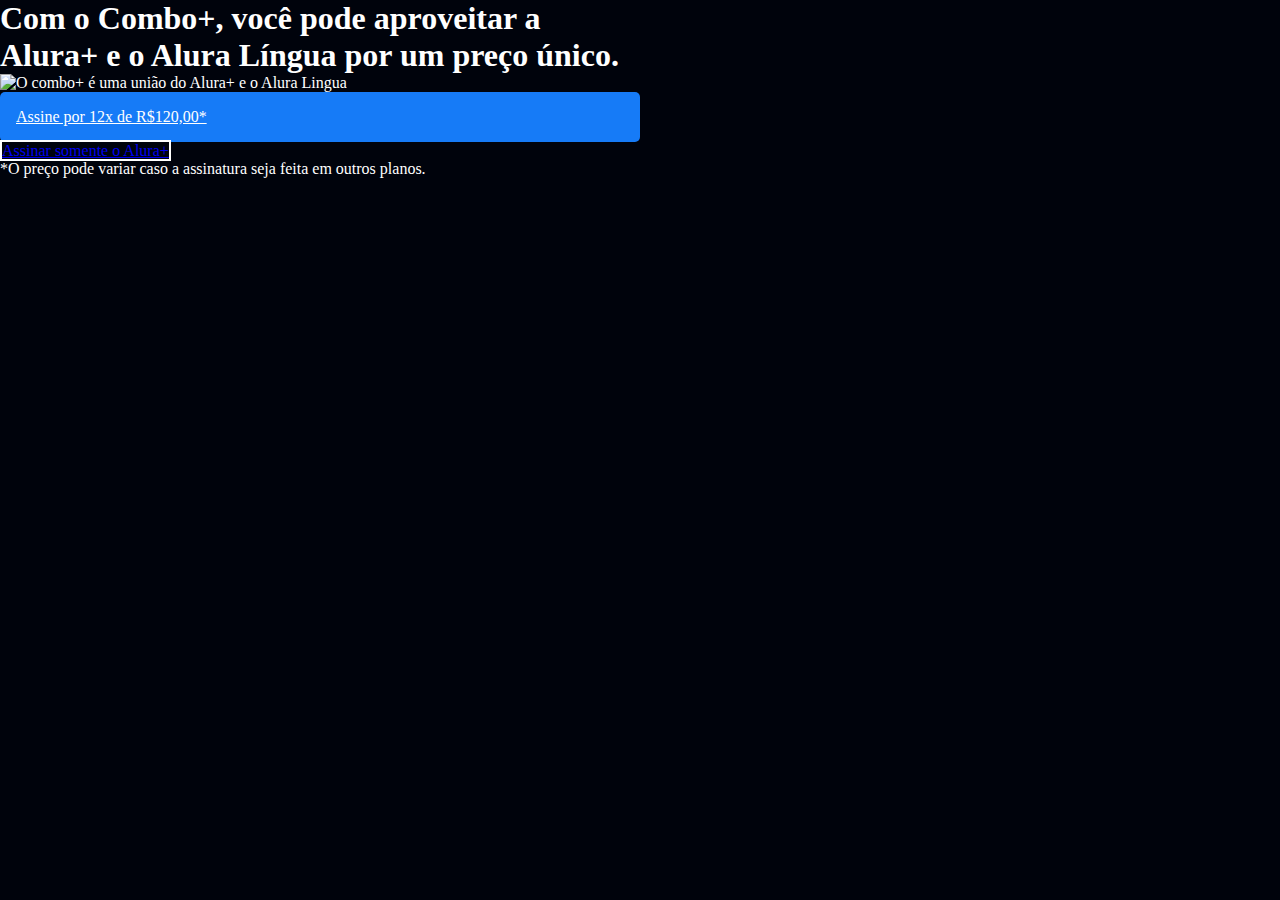
==== index.html @ 69b18e65 "Add files via upload" ====
<!DOCTYPE html>
<html>

<head>
    <title>Alura Plus</title>
    <meta charset="UTF-8">
    <meta name="viewport" content="width=device-width, initial-scale=1">
    <link rel="stylesheet" href="style.css">
</head>

<body>
    <section class="container principal">
        <div>
            <h1>Com o Combo+, você pode aproveitar a Alura+ e o Alura Língua por um preço único.</h1>
            <img src="img/Combo.png" alt="O combo+ é uma união do Alura+ e o Alura Lingua">
            <a href="www.alura.com.br" class="container__botao">Assine por 12x de R$120,00*</a>
            <a href="www.alura.com.br" class="container__botao_secundario">Assinar somente o Alura+</a>
            <p class="container__aviso">*O preço pode variar caso a assinatura seja feita em outros planos.</p>
        </div>
    </section>
</body>

</html>
---- style.css ----
:root {
    --branco-principal: #FFFFFF;
    --cinza-secundario: #C0C0C0;
    --botao-azul: #167BF7;
    --cor-de-fundo: #00030C;
}

body {
    background-color: var(--cor-de-fundo);
    color: var(--branco-principal);
}

* {
    margin: 0;
    padding: 0;
}

.principal {
    background-image: url("img/Background.png");
    background-repeat: no-repeat;
    background-size: contain;
}

.container {
    height: 100vh;
    display: grid;
    grid-template-columns: 50% 50%;
}

.container__botao {
    background-color: var(--botao-azul);
    border-radius: 5px;
    padding: 1em;
    color: var(--branco-principal);
    display: block;
}

.container__botao_secundario {
    background-color: transparent;
    border: 2px solid var(--branco-principal);
}
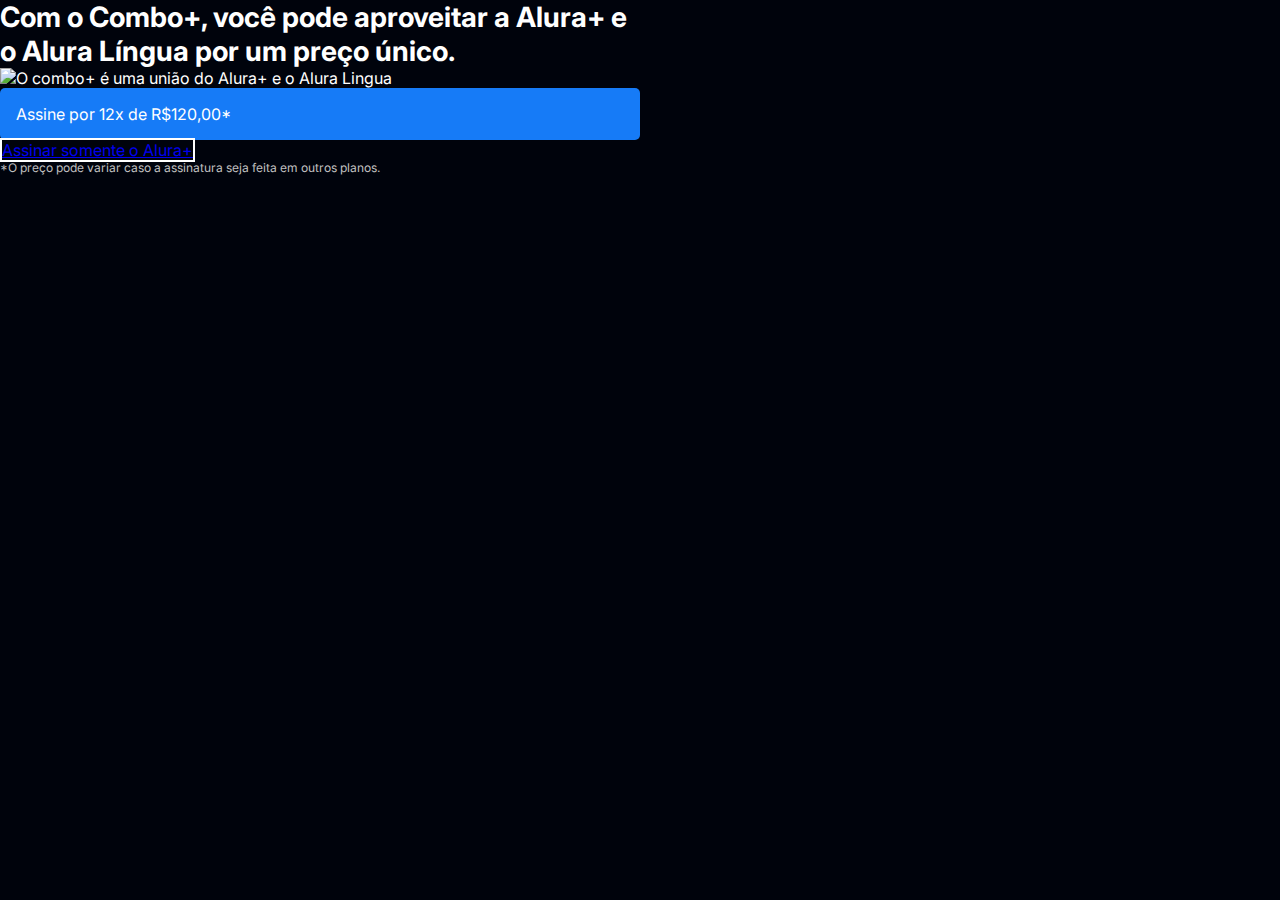
==== commit 9b51014a: "Add files via upload" ====
--- a/index.html
+++ b/index.html
@@ -6,12 +6,15 @@
     <meta charset="UTF-8">
     <meta name="viewport" content="width=device-width, initial-scale=1">
     <link rel="stylesheet" href="style.css">
+    <link rel="preconnect" href="https://fonts.googleapis.com">
+    <link rel="preconnect" href="https://fonts.gstatic.com" crossorigin>
+    <link href="https://fonts.googleapis.com/css2?family=Inter:wght@400;700&display=swap" rel="stylesheet">
 </head>
 
 <body>
     <section class="container principal">
         <div>
-            <h1>Com o Combo+, você pode aproveitar a Alura+ e o Alura Língua por um preço único.</h1>
+            <h1 class="container__titulo">Com o Combo+, você pode aproveitar a Alura+ e o Alura Língua por um preço único.</h1>
             <img src="img/Combo.png" alt="O combo+ é uma união do Alura+ e o Alura Lingua">
             <a href="www.alura.com.br" class="container__botao">Assine por 12x de R$120,00*</a>
             <a href="www.alura.com.br" class="container__botao_secundario">Assinar somente o Alura+</a>
--- a/style.css
+++ b/style.css
@@ -3,11 +3,15 @@
     --cinza-secundario: #C0C0C0;
     --botao-azul: #167BF7;
     --cor-de-fundo: #00030C;
+    --fonte-principal: 'Inter';
 }
 
 body {
     background-color: var(--cor-de-fundo);
     color: var(--branco-principal);
+    font-family: var(--fonte-principal);
+    font-size: 16px;
+    font-weight: 400;
 }
 
 * {
@@ -33,9 +37,20 @@
     padding: 1em;
     color: var(--branco-principal);
     display: block;
+    text-decoration: none;
 }
 
 .container__botao_secundario {
     background-color: transparent;
     border: 2px solid var(--branco-principal);
+}
+
+.container__aviso {
+    font-size: 12px;
+    color: var(--cinza-secundario);
+}
+
+.container__titulo {
+    font-size: 28px;
+    font-weight: 700;
 }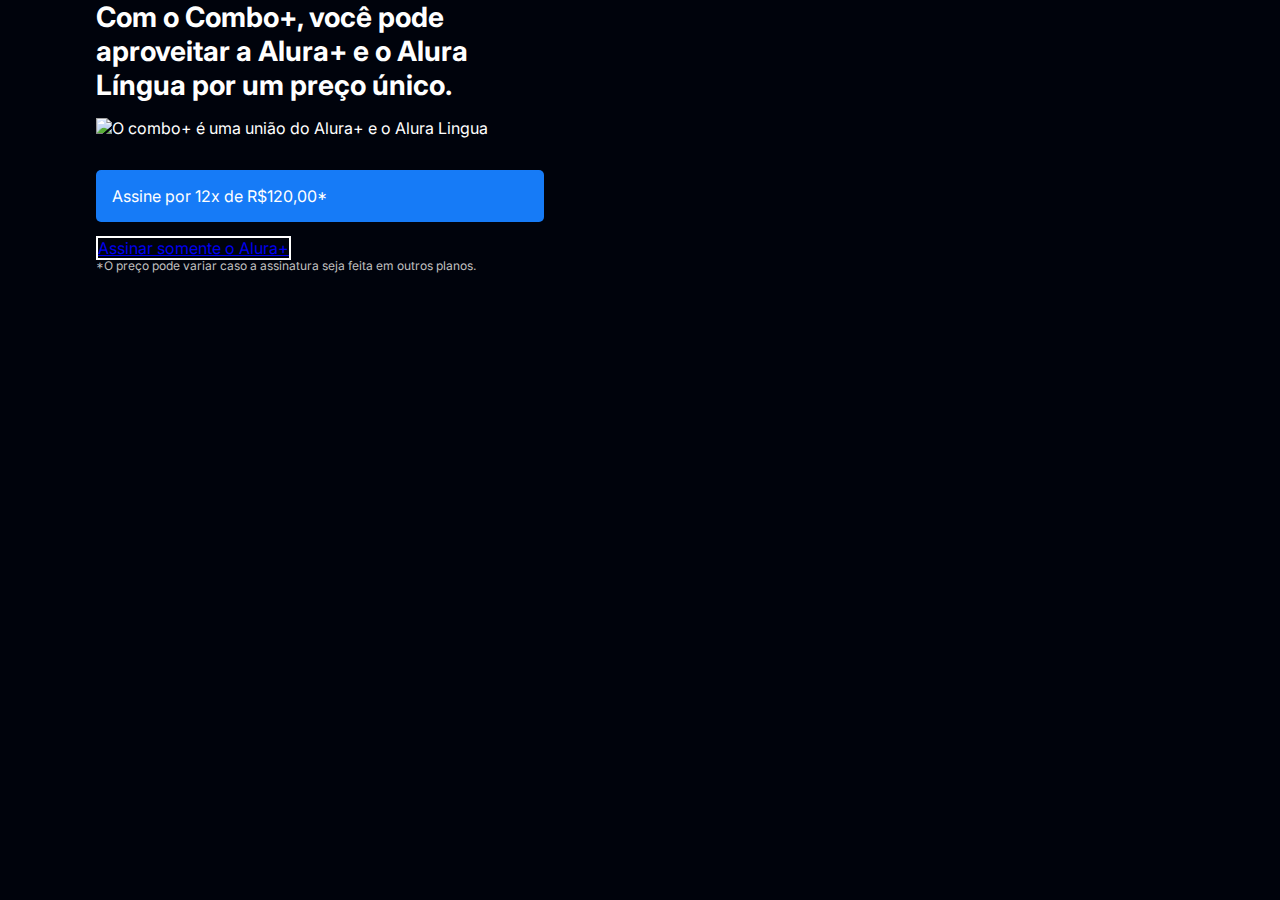
==== commit 9445b179: "Add files via upload" ====
--- a/index.html
+++ b/index.html
@@ -13,9 +13,9 @@
 
 <body>
     <section class="container principal">
-        <div>
+        <div class="container__caixa">
             <h1 class="container__titulo">Com o Combo+, você pode aproveitar a Alura+ e o Alura Língua por um preço único.</h1>
-            <img src="img/Combo.png" alt="O combo+ é uma união do Alura+ e o Alura Lingua">
+            <img src="img/Combo.png" alt="O combo+ é uma união do Alura+ e o Alura Lingua" class="container__imagem"> 
             <a href="www.alura.com.br" class="container__botao">Assine por 12x de R$120,00*</a>
             <a href="www.alura.com.br" class="container__botao_secundario">Assinar somente o Alura+</a>
             <p class="container__aviso">*O preço pode variar caso a assinatura seja feita em outros planos.</p>
--- a/style.css
+++ b/style.css
@@ -38,6 +38,7 @@
     color: var(--branco-principal);
     display: block;
     text-decoration: none;
+    margin-bottom: 1em;
 }
 
 .container__botao_secundario {
@@ -53,4 +54,12 @@
 .container__titulo {
     font-size: 28px;
     font-weight: 700;
+}
+
+.container__imagem {
+    margin: 1em 0 2em 0;
+}
+
+.container__caixa {
+    margin: 0 6em;
 }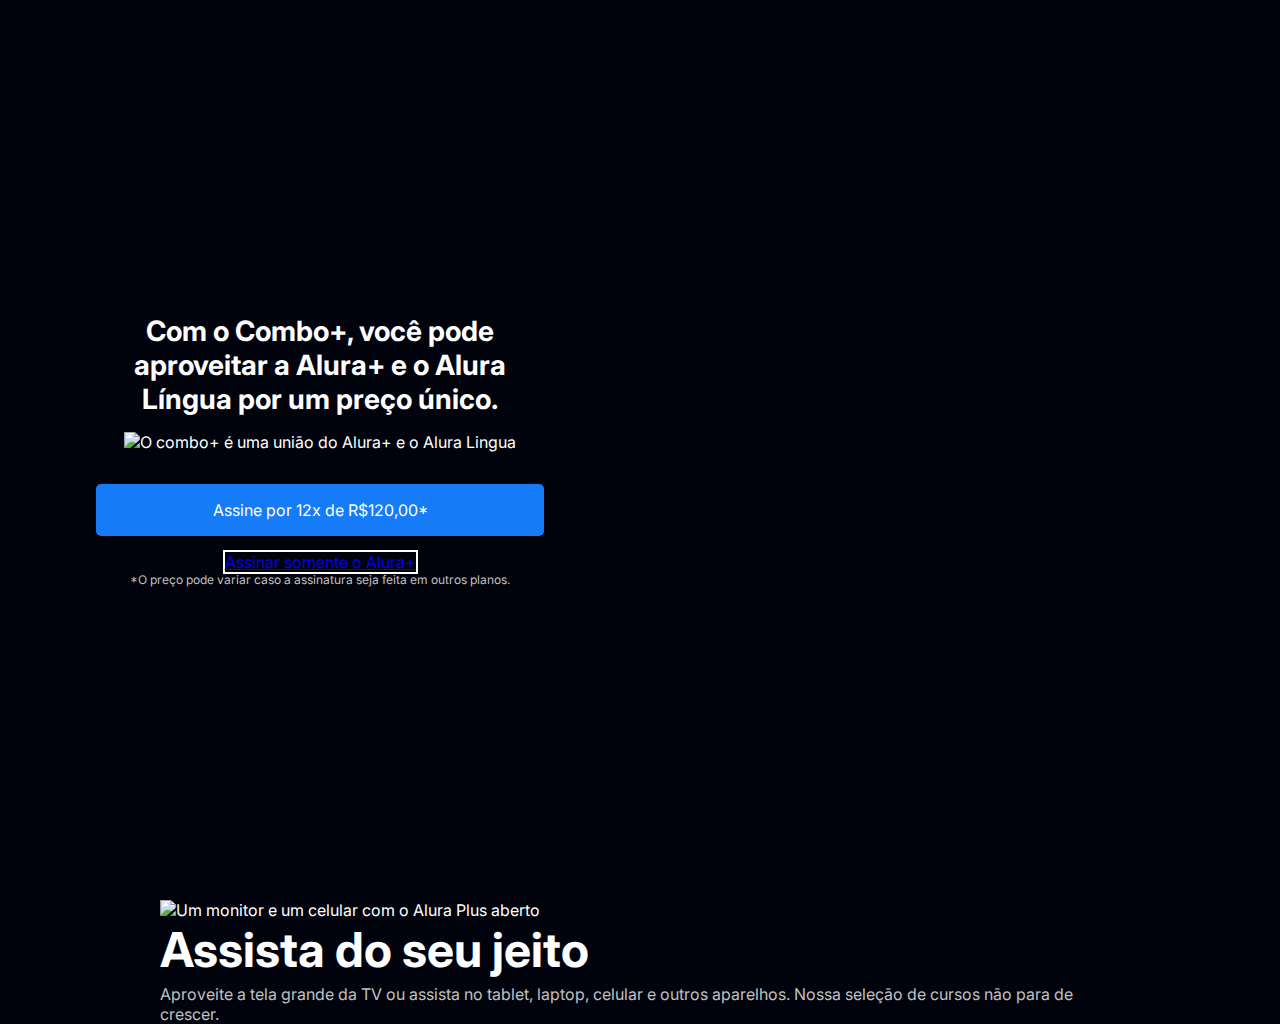
==== commit af5b75cd: "Add files via upload" ====
--- a/index.html
+++ b/index.html
@@ -21,6 +21,14 @@
             <p class="container__aviso">*O preço pode variar caso a assinatura seja feita em outros planos.</p>
         </div>
     </section>
+
+    <section class="conatainer secundario">
+        <img class="secundario__imagem" src="img/Plataformas.png" alt="Um monitor e um celular com o Alura Plus aberto">
+        <div class="container__descricao">
+            <h2 class="descricao__titulo">Assista do seu jeito</h2>
+            <p class="descricao__texto">Aproveite a tela grande da TV ou assista no tablet, laptop, celular e outros aparelhos. Nossa seleção de cursos não para de crescer.</p>
+        </div>
+    </section>
 </body>
 
 </html>--- a/style.css
+++ b/style.css
@@ -23,6 +23,8 @@
     background-image: url("img/Background.png");
     background-repeat: no-repeat;
     background-size: contain;
+    align-items: center;
+    text-align: center;
 }
 
 .container {
@@ -62,4 +64,24 @@
 
 .container__caixa {
     margin: 0 6em;
+}
+
+.secundario__imagem {
+    width: 50%;
+}
+
+.secundario {
+    align-items: center;
+    margin: 0 10em;
+}
+
+.descricao__titulo {
+    font-weight: 700;
+    font-size: 48px;
+    color: var(--branco-principal);
+    margin-bottom: 0.1em;
+}
+
+.descricao__texto {
+    color: var(--cinza-secundario);
 }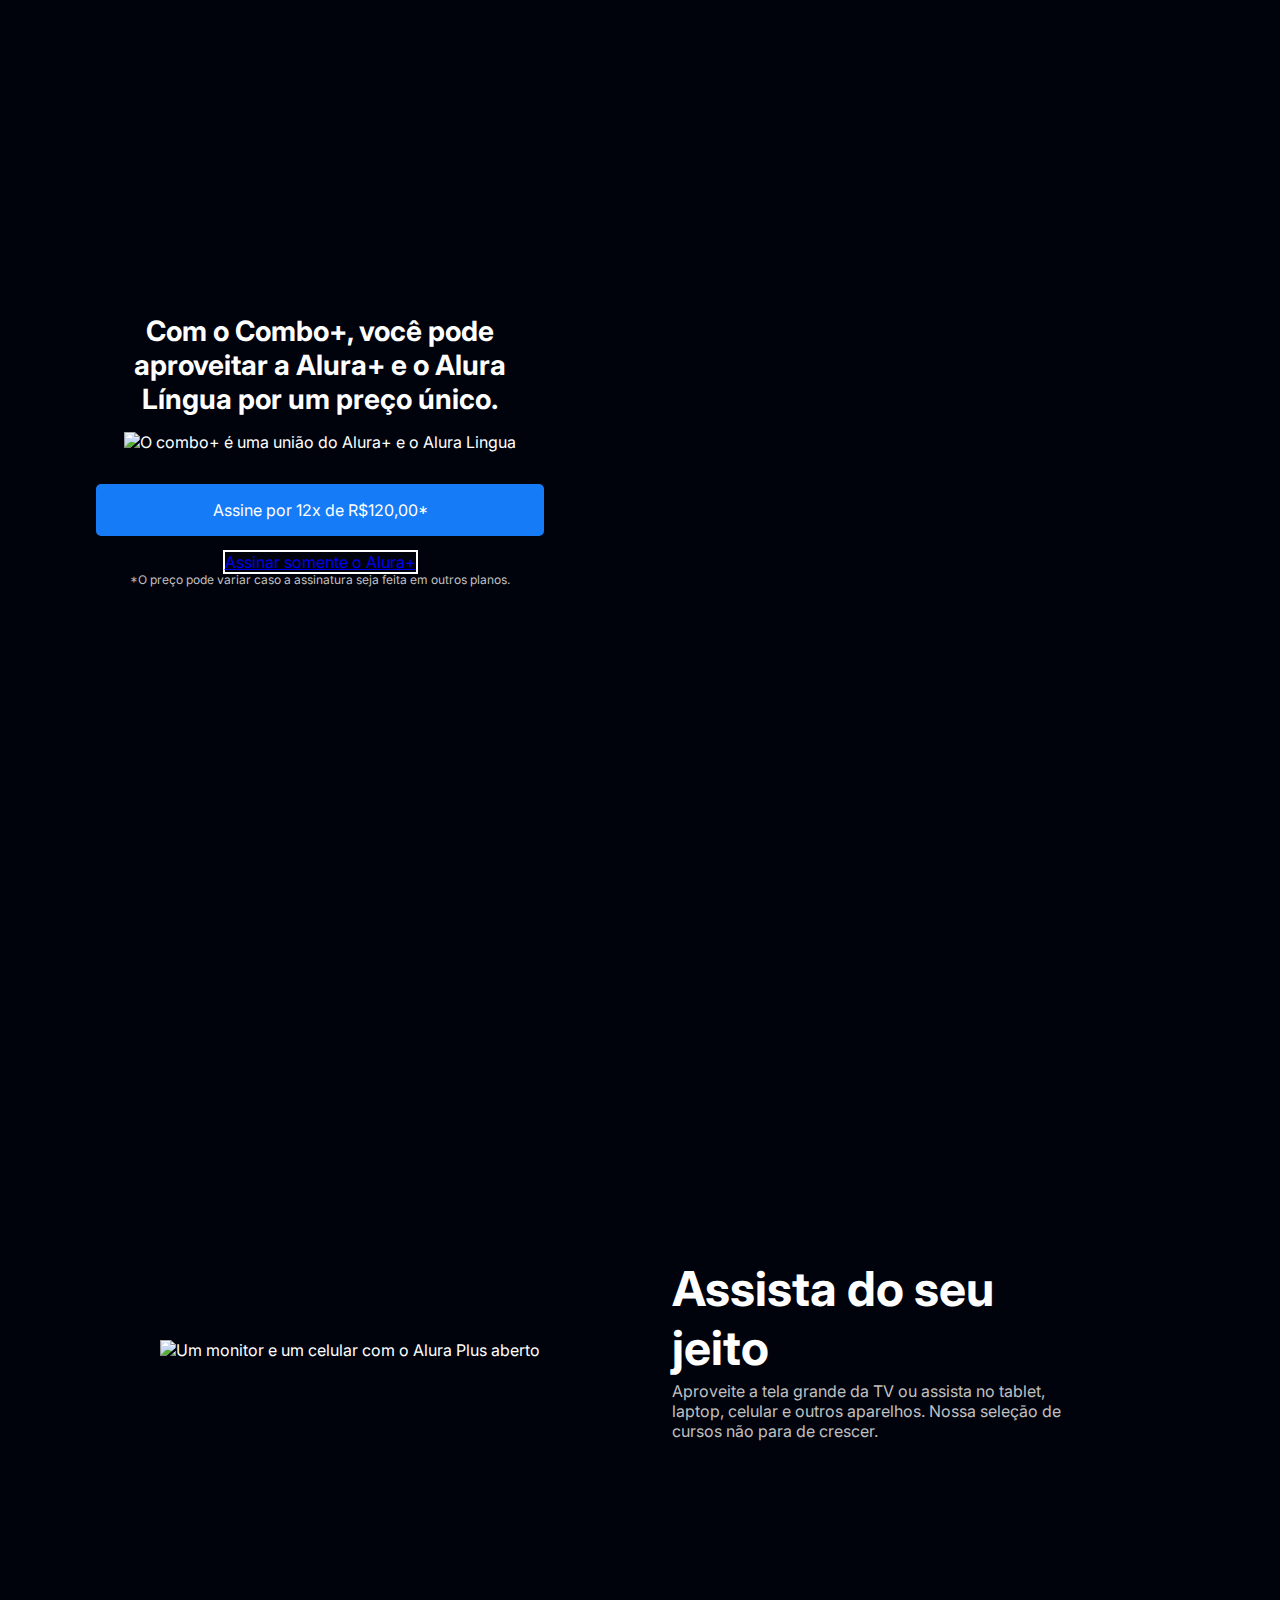
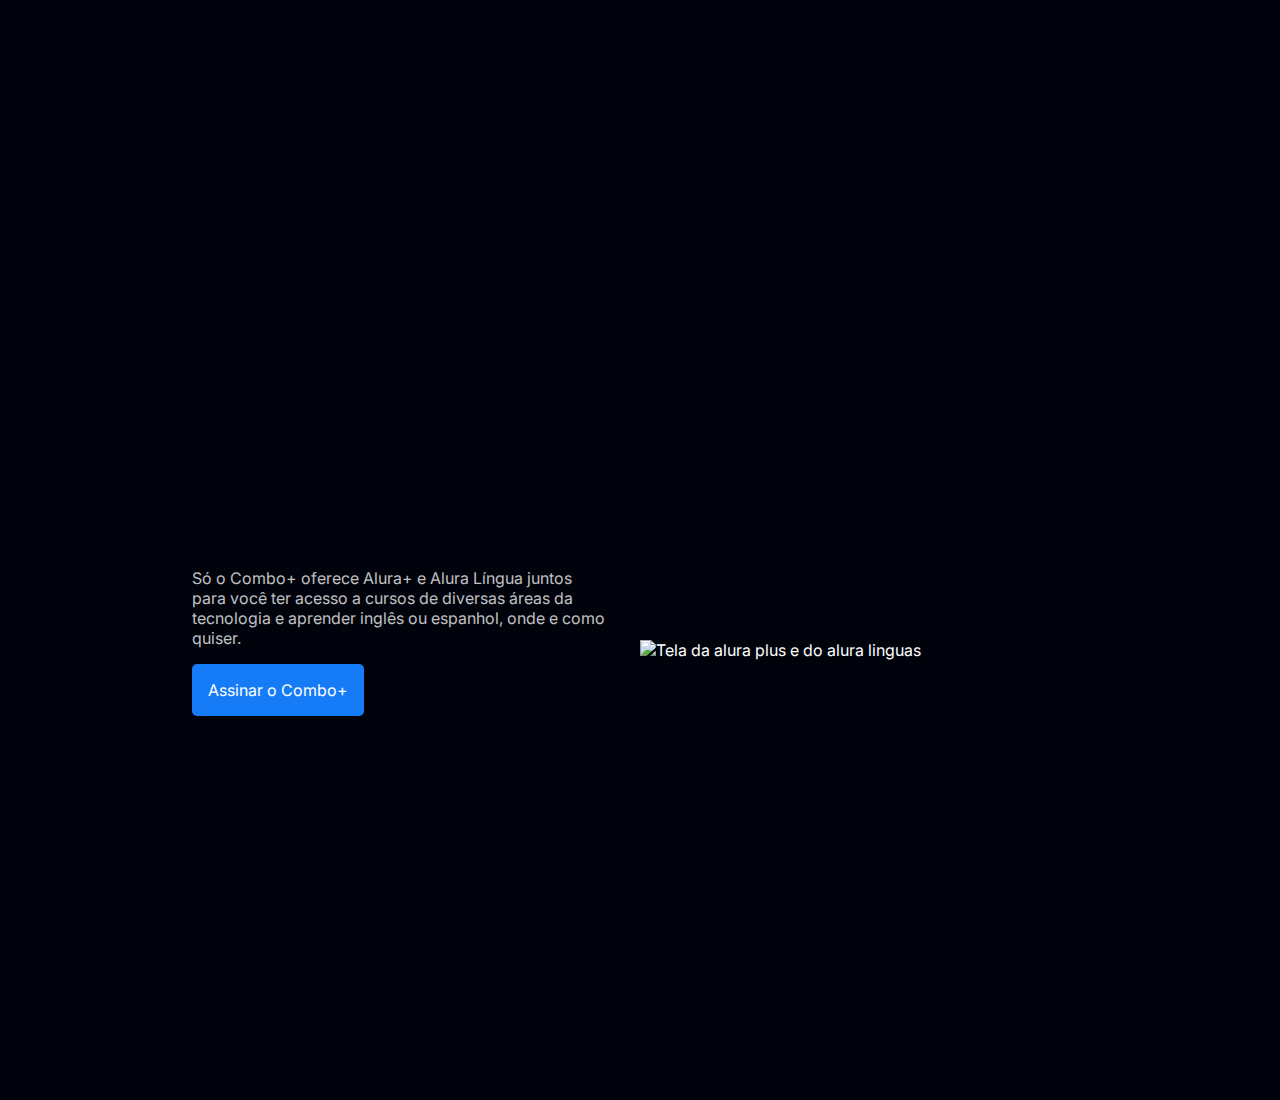
==== commit ca942ecf: "Add files via upload" ====
--- a/index.html
+++ b/index.html
@@ -22,12 +22,22 @@
         </div>
     </section>
 
-    <section class="conatainer secundario">
+    <section class="container secundario">
         <img class="secundario__imagem" src="img/Plataformas.png" alt="Um monitor e um celular com o Alura Plus aberto">
         <div class="container__descricao">
             <h2 class="descricao__titulo">Assista do seu jeito</h2>
-            <p class="descricao__texto">Aproveite a tela grande da TV ou assista no tablet, laptop, celular e outros aparelhos. Nossa seleção de cursos não para de crescer.</p>
+            <p class="descricao__texto">Aproveite a tela grande da TV ou assista no tablet, laptop, celular e outros 
+                aparelhos. Nossa seleção de cursos não para de crescer.</p>
         </div>
+    </section>
+
+    <section class="container secundario">
+        <div class="container__descricao">
+            <p class="descricao__texto">Só o Combo+ oferece Alura+ e Alura Língua juntos para você ter acesso a cursos 
+                de diversas áreas da tecnologia e aprender inglês ou espanhol, onde e como quiser.</p>
+            <a href="www.alura.com.br" class="container__botao secundario__botao">Assinar o Combo+</a>
+        </div>
+        <img src="img/Telas.png" alt="Tela da alura plus e do alura linguas" class="secundario__imagem">
     </section>
 </body>
 
--- a/style.css
+++ b/style.css
@@ -67,7 +67,7 @@
 }
 
 .secundario__imagem {
-    width: 50%;
+    width: 80%;
 }
 
 .secundario {
@@ -84,4 +84,13 @@
 
 .descricao__texto {
     color: var(--cinza-secundario);
+}
+
+.secundario__botao {
+    display: inline-block;
+    margin-top: 1em;
+}
+
+.container__descricao {
+    padding: 2em;
 }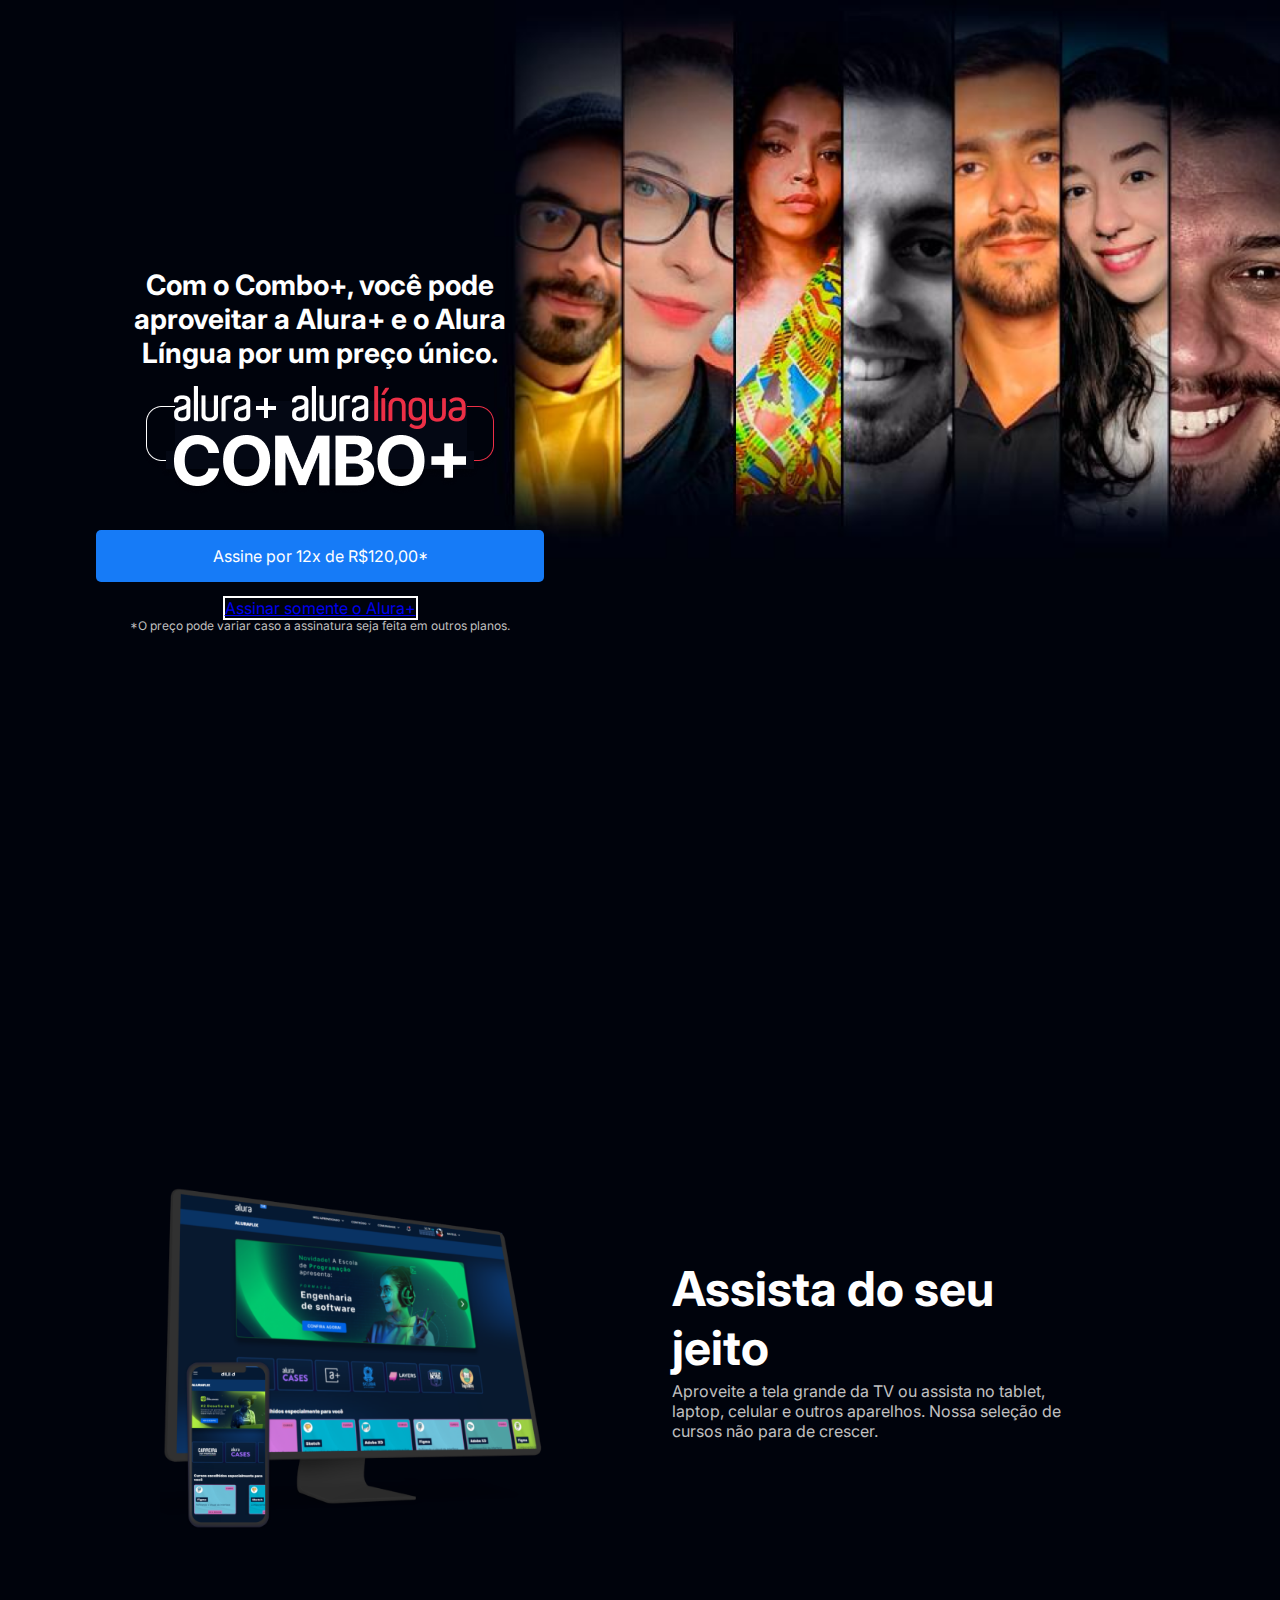
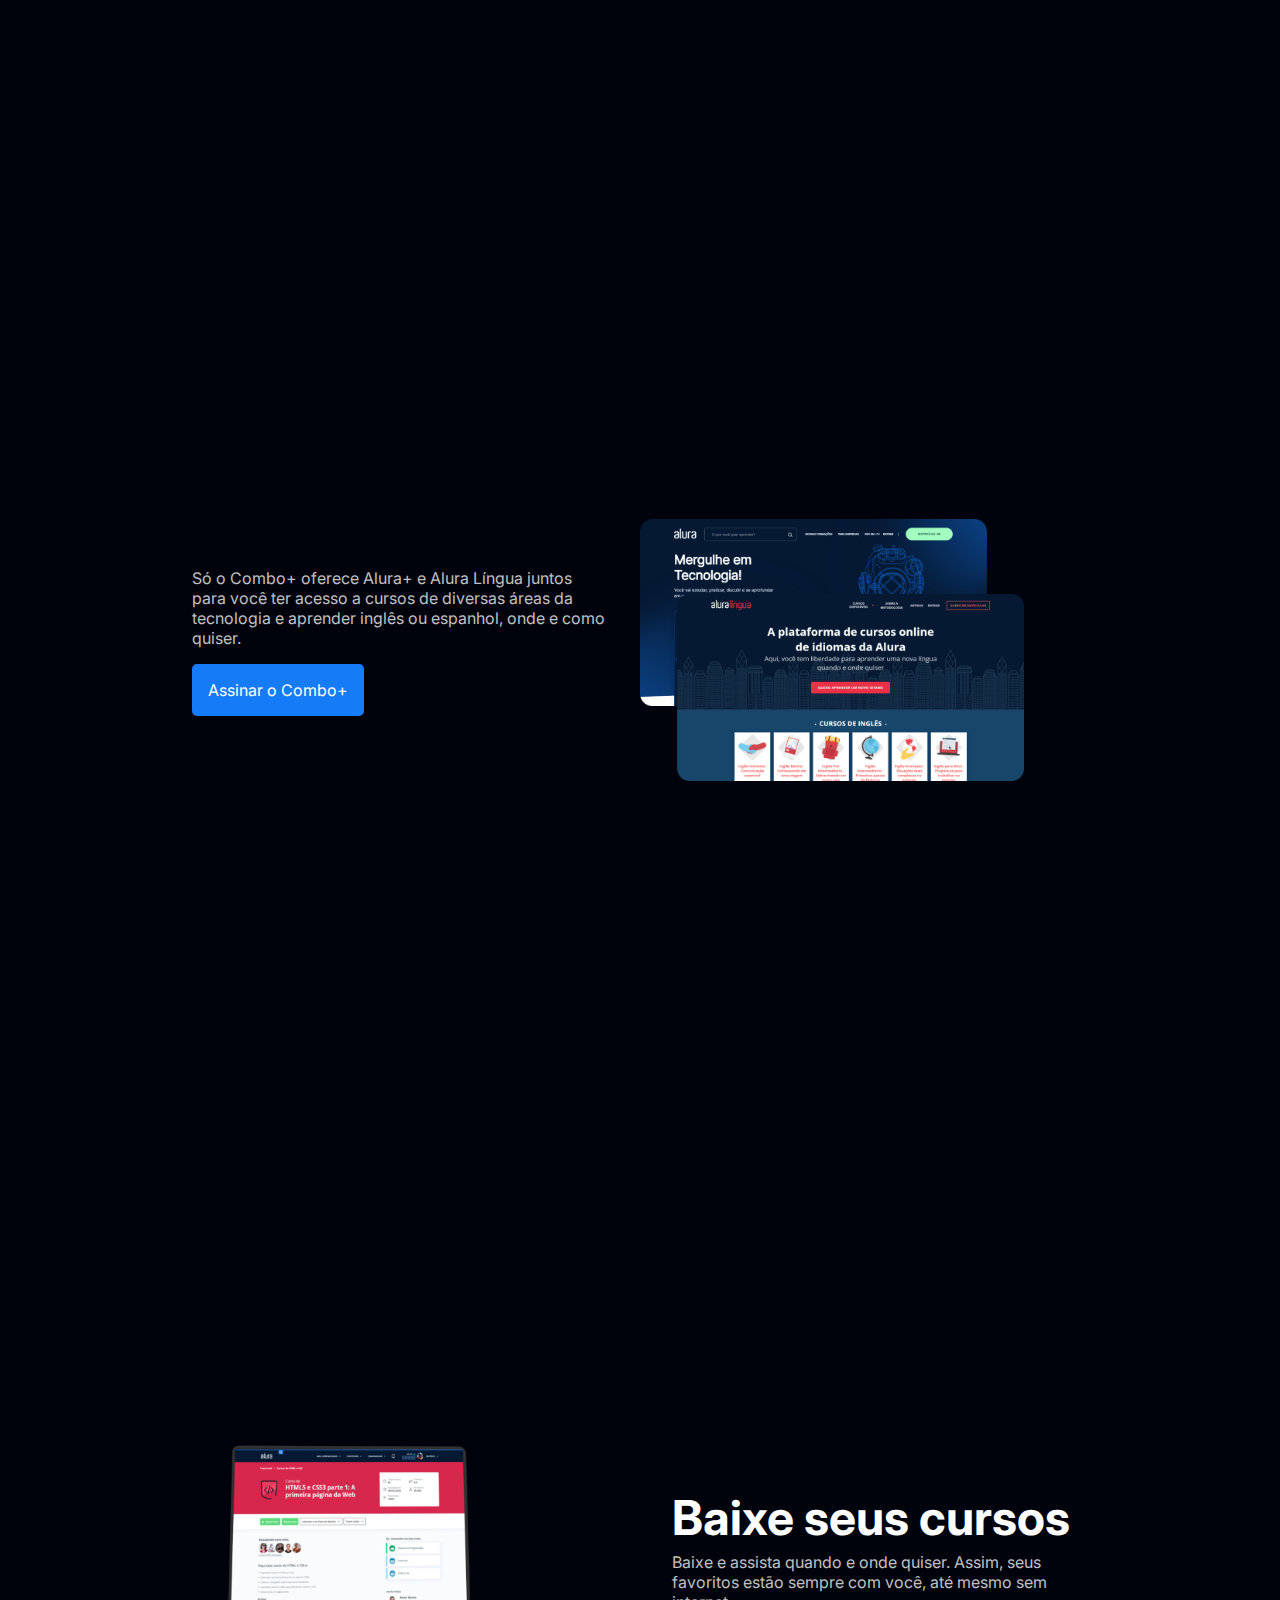
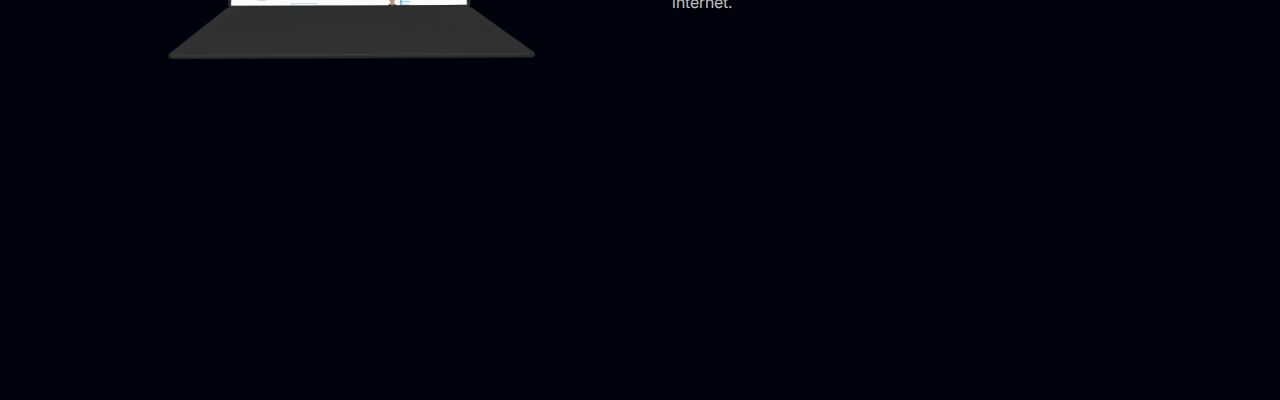
==== commit b813ee7f: "Add files via upload" ====
--- a/index.html
+++ b/index.html
@@ -39,6 +39,15 @@
         </div>
         <img src="img/Telas.png" alt="Tela da alura plus e do alura linguas" class="secundario__imagem">
     </section>
+
+    <section class="container secundario">
+        <img class="secundario__imagem" src="img/Notebook.png" alt="Um notebook com o Alura Plus aberto">
+        <div class="container__descricao">
+            <h2 class="descricao__titulo">Baixe seus cursos</h2>
+            <p class="descricao__texto">Baixe e assista quando e onde quiser. Assim, seus favoritos estão sempre com você, até mesmo sem internet.</p>
+        </div>
+    </section>
+    
 </body>
 
 </html>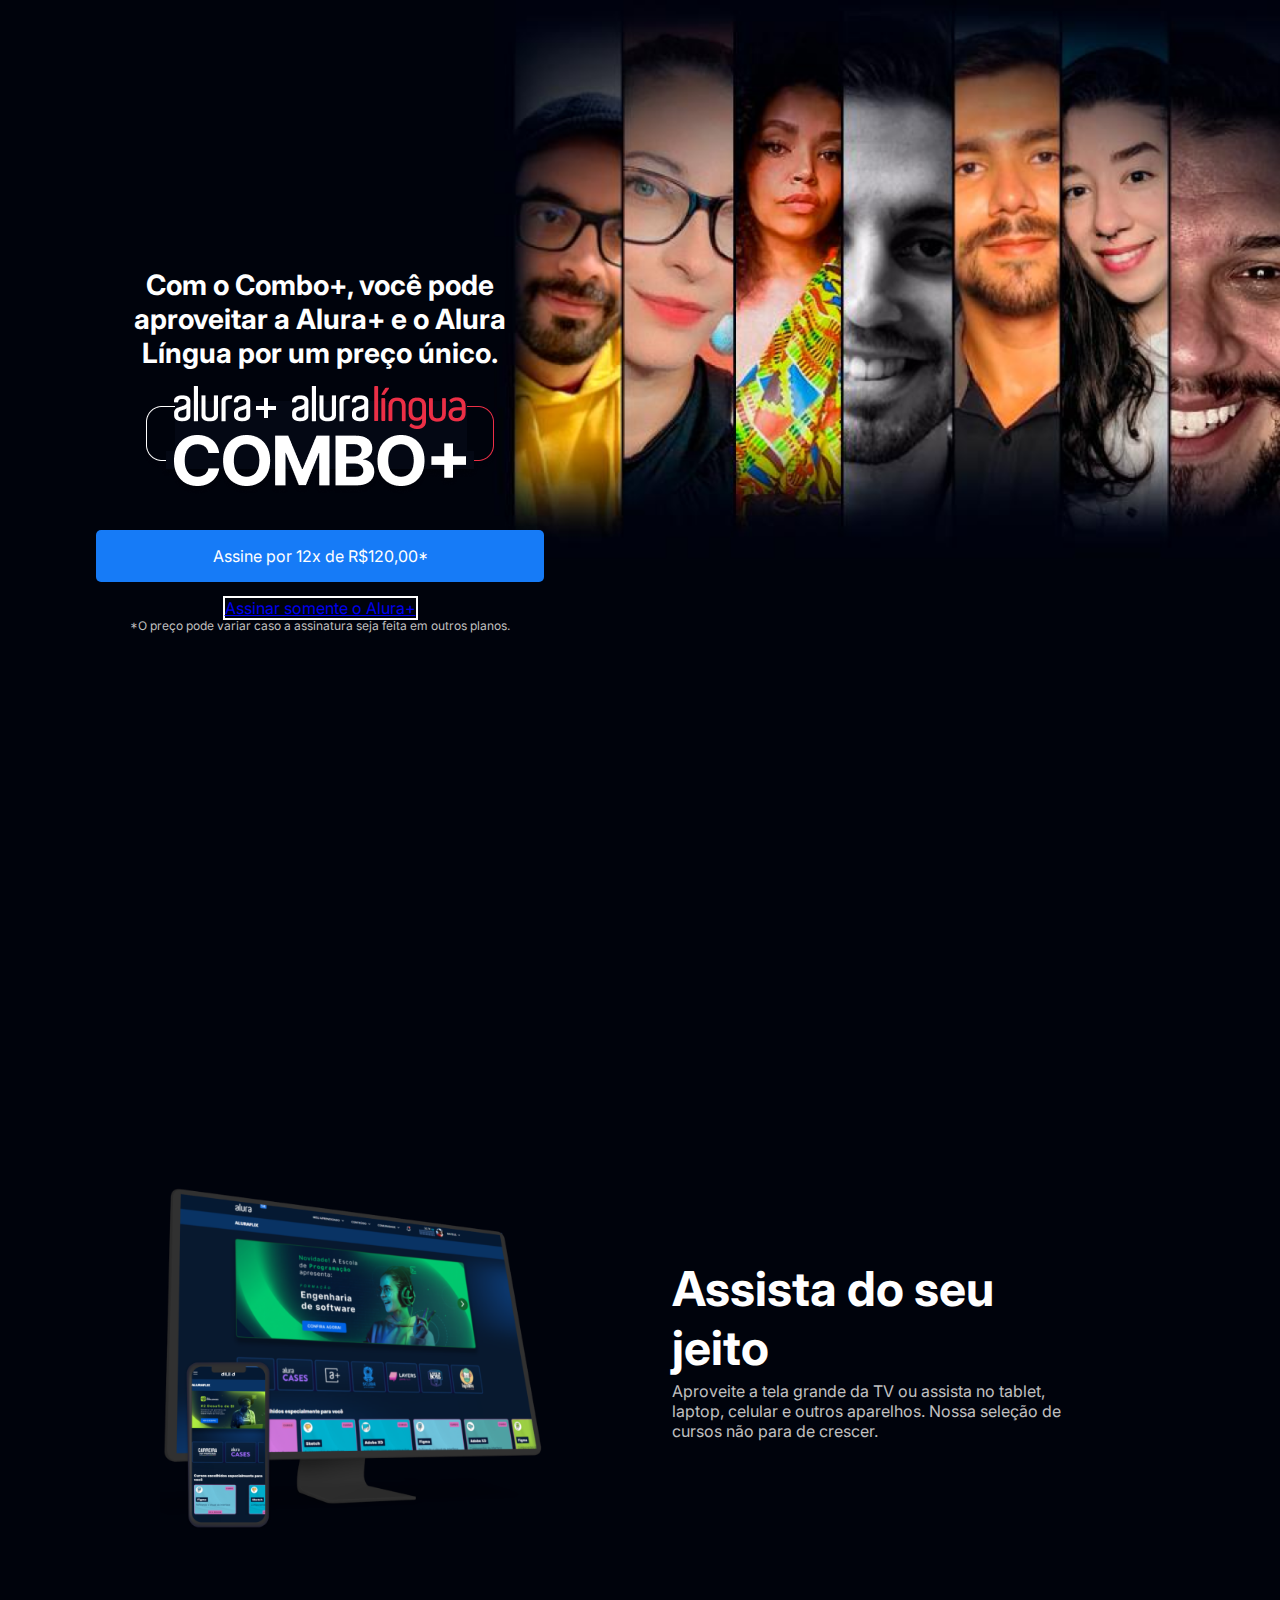
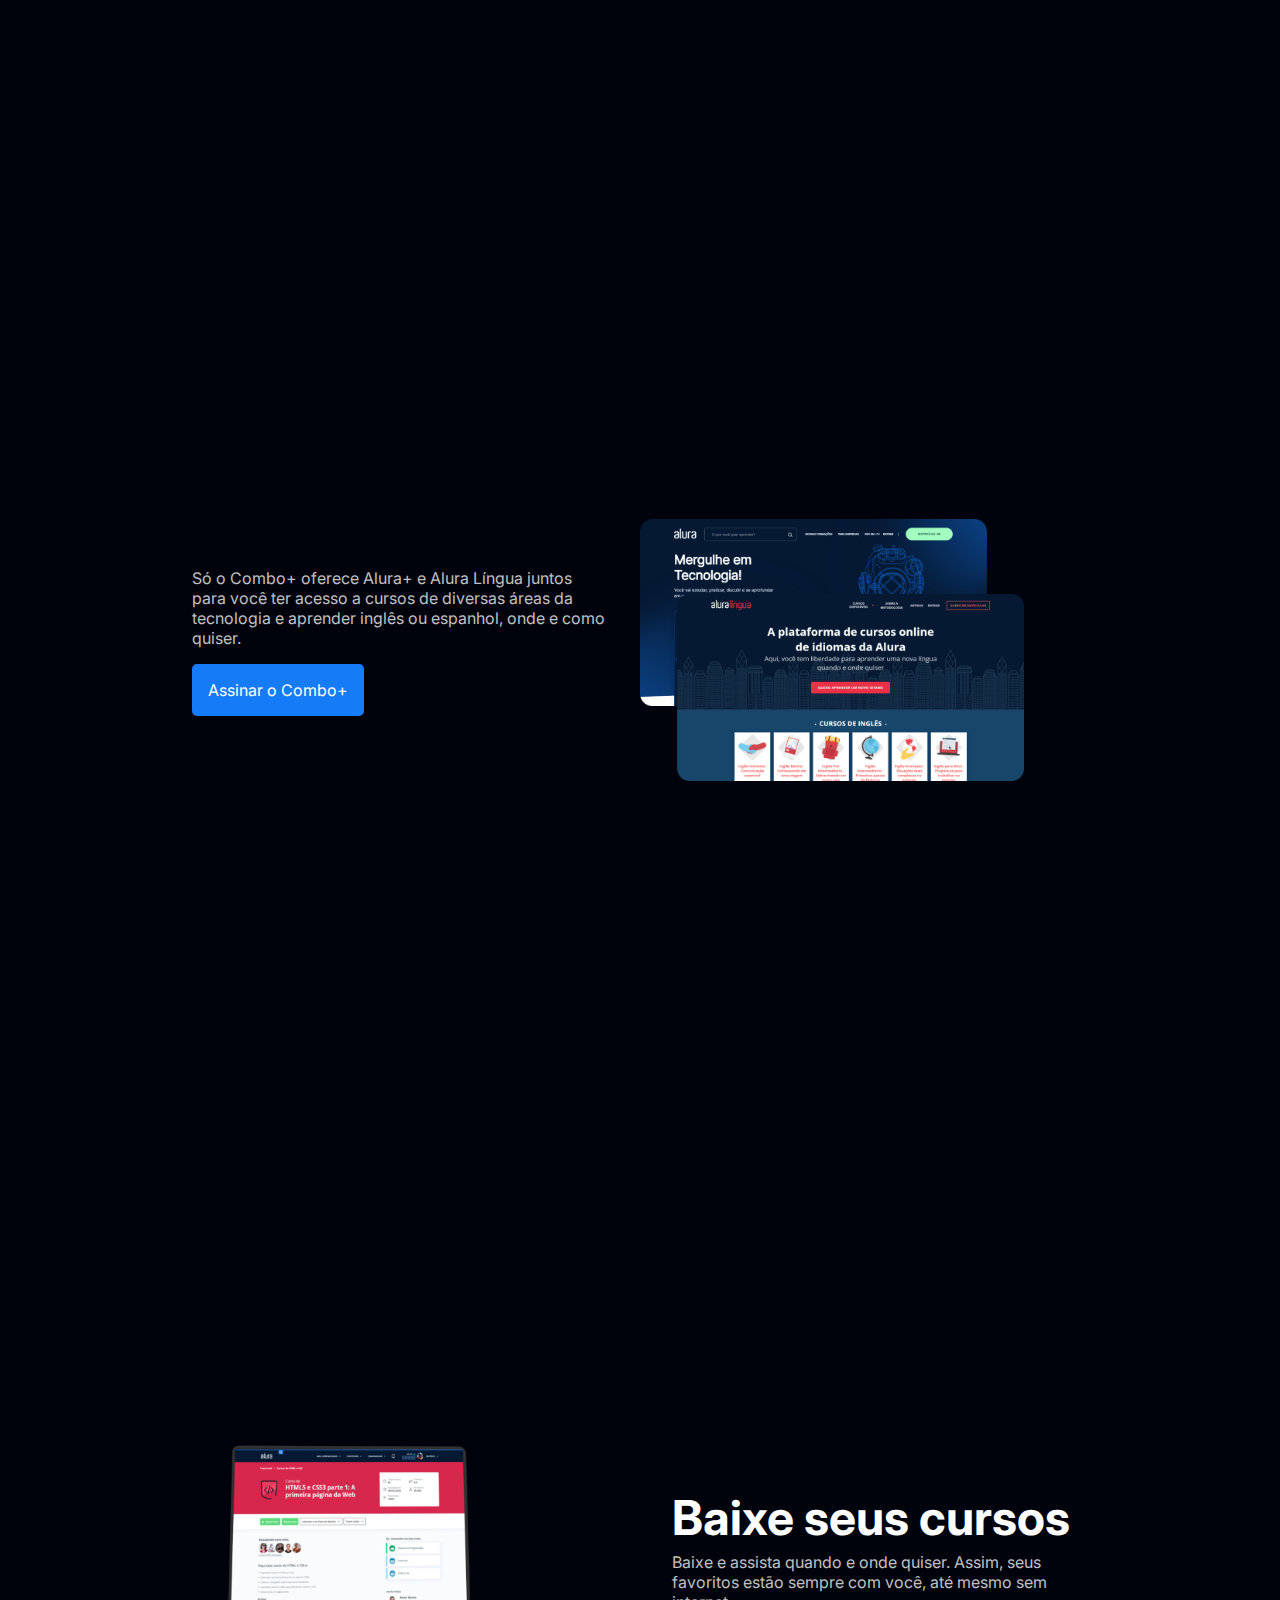
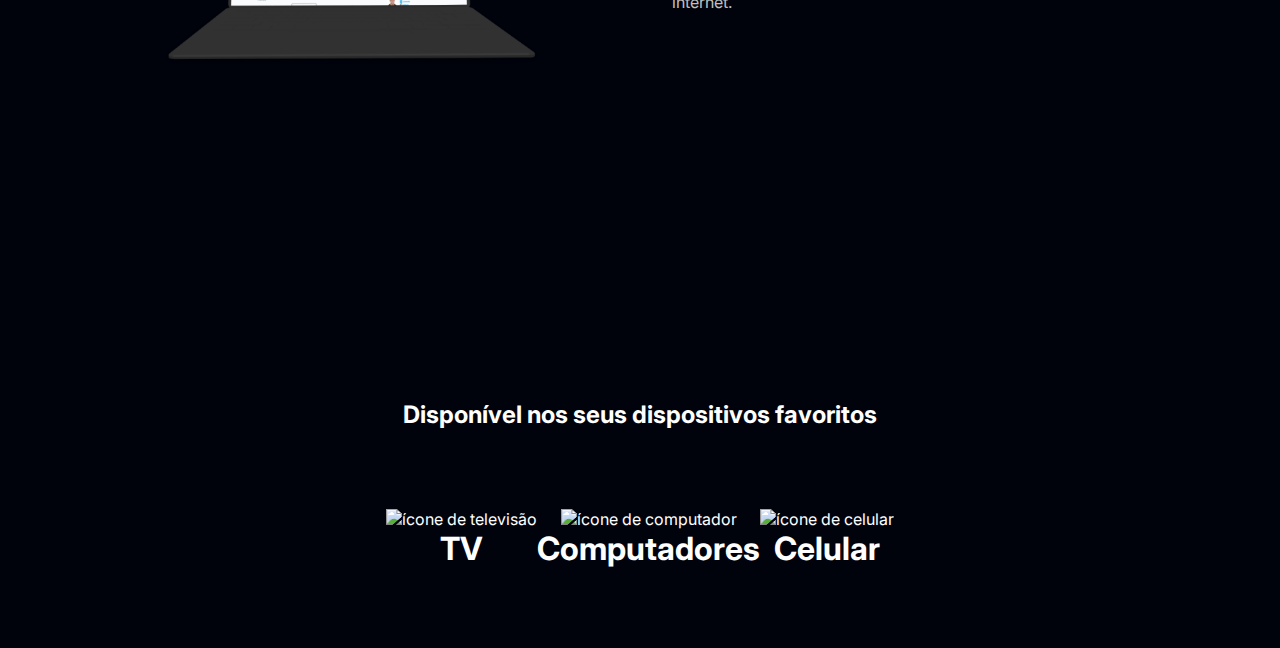
==== commit 235e394f: "Add files via upload" ====
--- a/index.html
+++ b/index.html
@@ -48,6 +48,24 @@
         </div>
     </section>
     
+    <section class="dispositivos">
+        <h2 class="dispositivos__titulos">Disponível nos seus dispositivos favoritos</h2>
+        <ul class="dispositivos__lista">
+            <li>
+                <img src="img/tv.png" alt="ícone de televisão">
+                <h3 class="lista__item">TV</h3>
+            </li>
+            <li>
+                <img src="img/computador.png" alt="ícone de computador">
+                <h3 class="lista__item">Computadores</h3>
+            </li>
+            <li>
+                <img src="img/celular.png" alt="ícone de celular">
+                <h3 class="lista__item">Celular</h3>
+            </li>
+
+        </ul>    
+    </section>
 </body>
 
 </html>--- a/style.css
+++ b/style.css
@@ -93,4 +93,25 @@
 
 .container__descricao {
     padding: 2em;
+}
+
+.dispositivos__lista {
+    display: flex;
+    justify-content: center;
+    list-style-type: none;
+    margin: 5em 0;
+}
+
+.dispositivos {
+    text-align: center;
+}
+
+.dispositivos__titulo {
+    font-size: 48px;
+    color: var(--branco-principal);
+}
+
+.lista__item {
+    font-size: 32px;
+    color: var(--branco-principal);
 }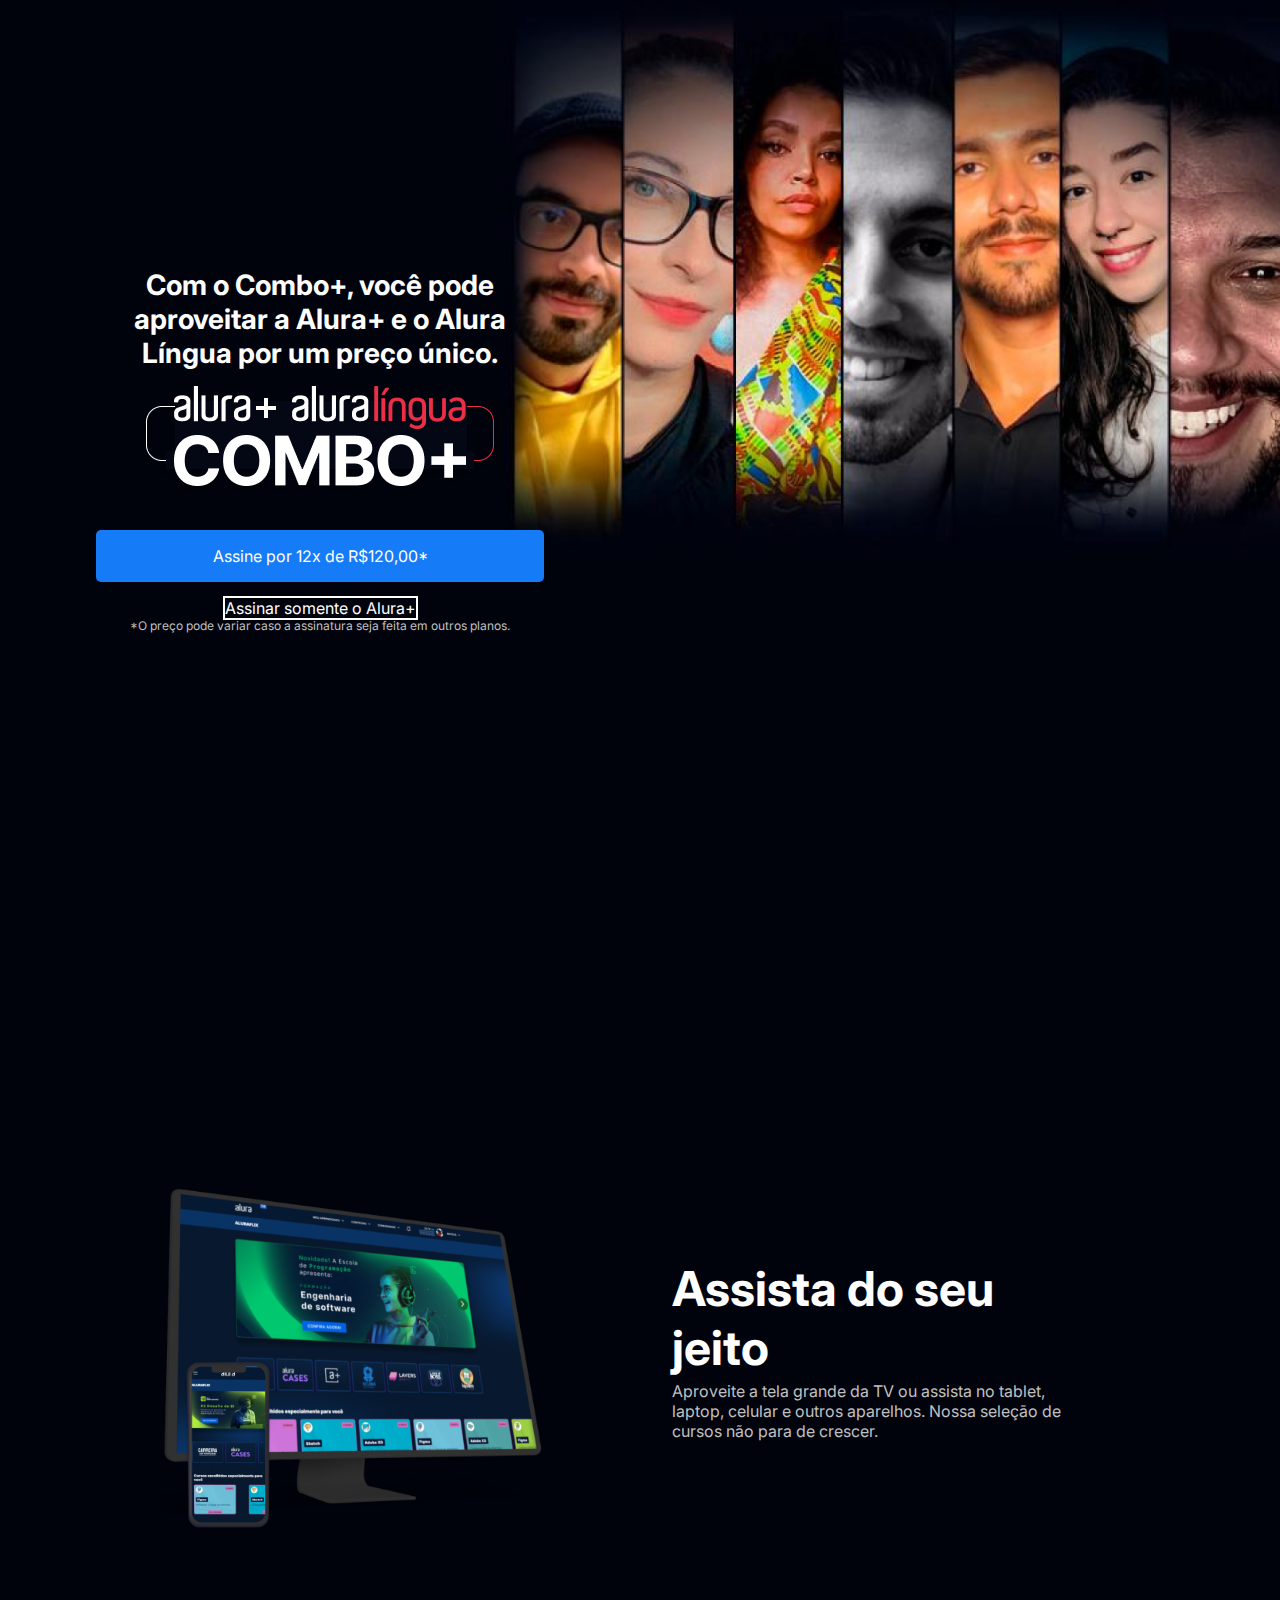
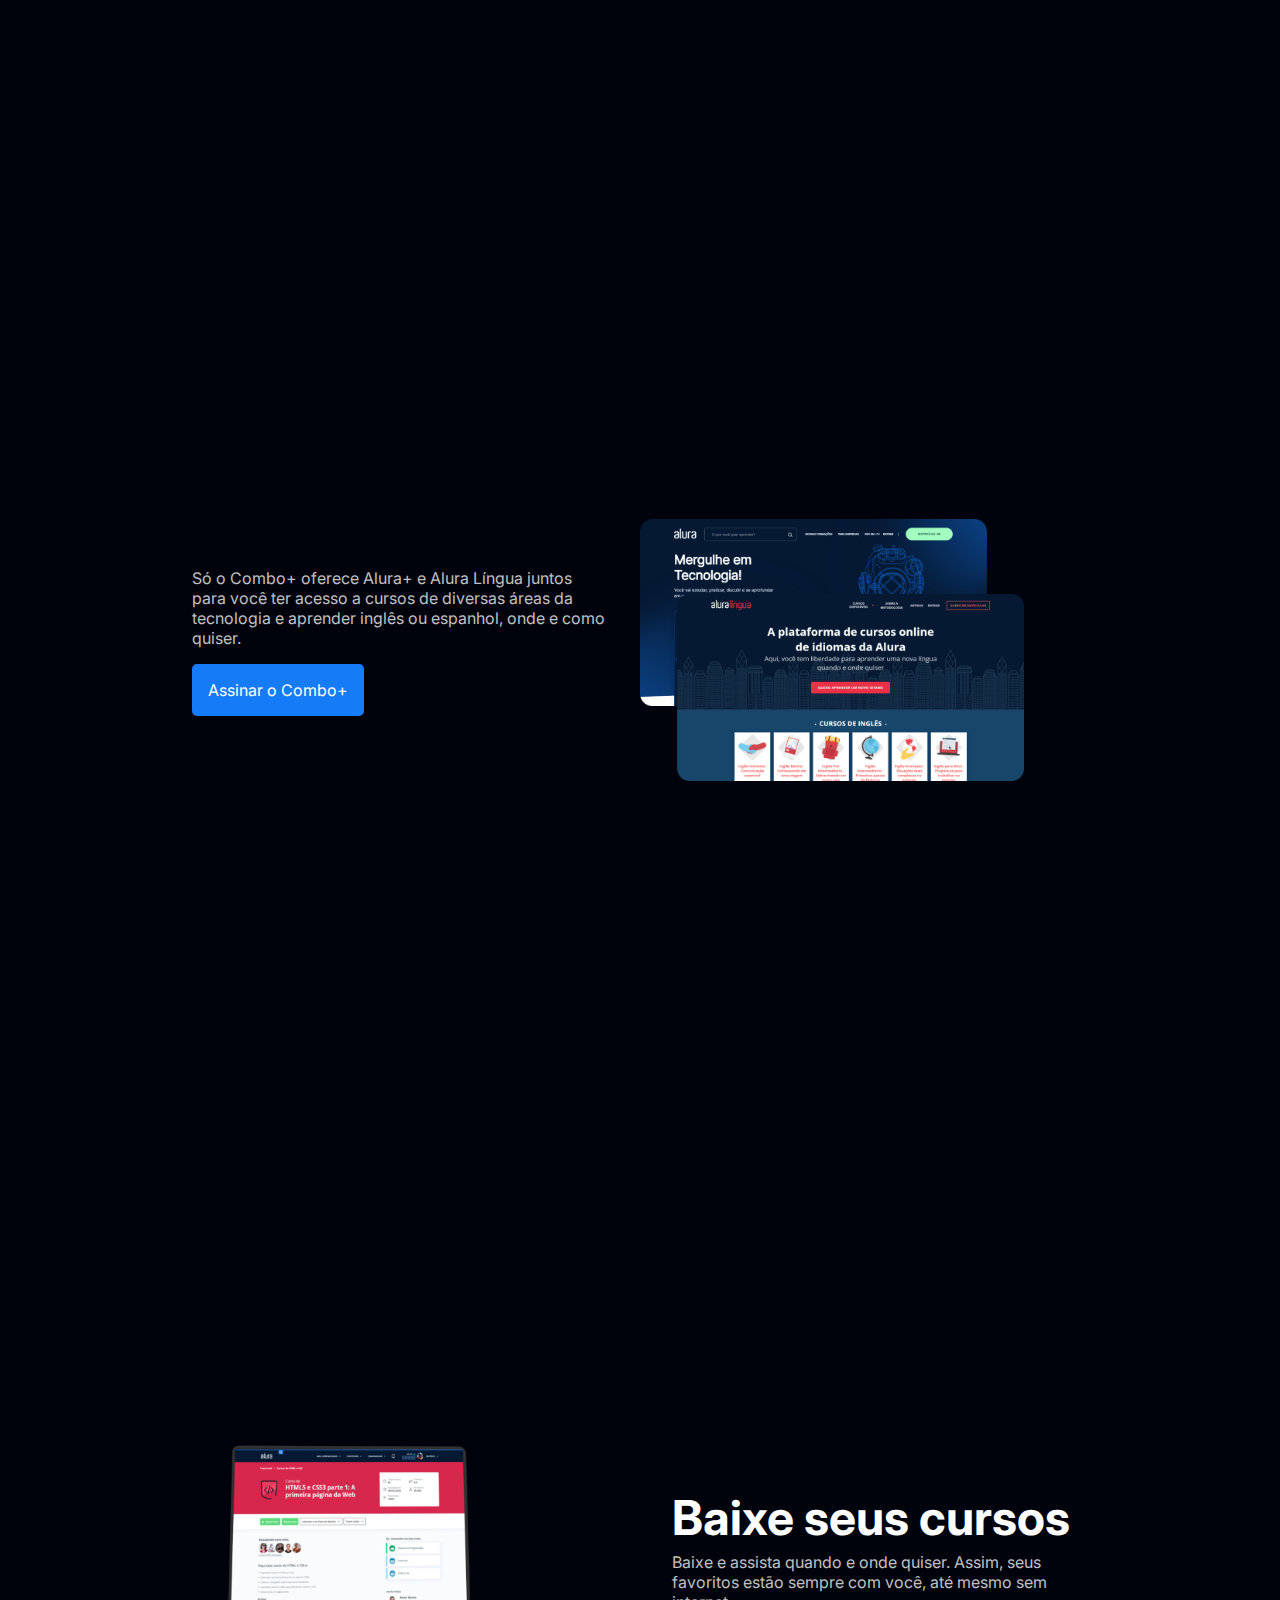
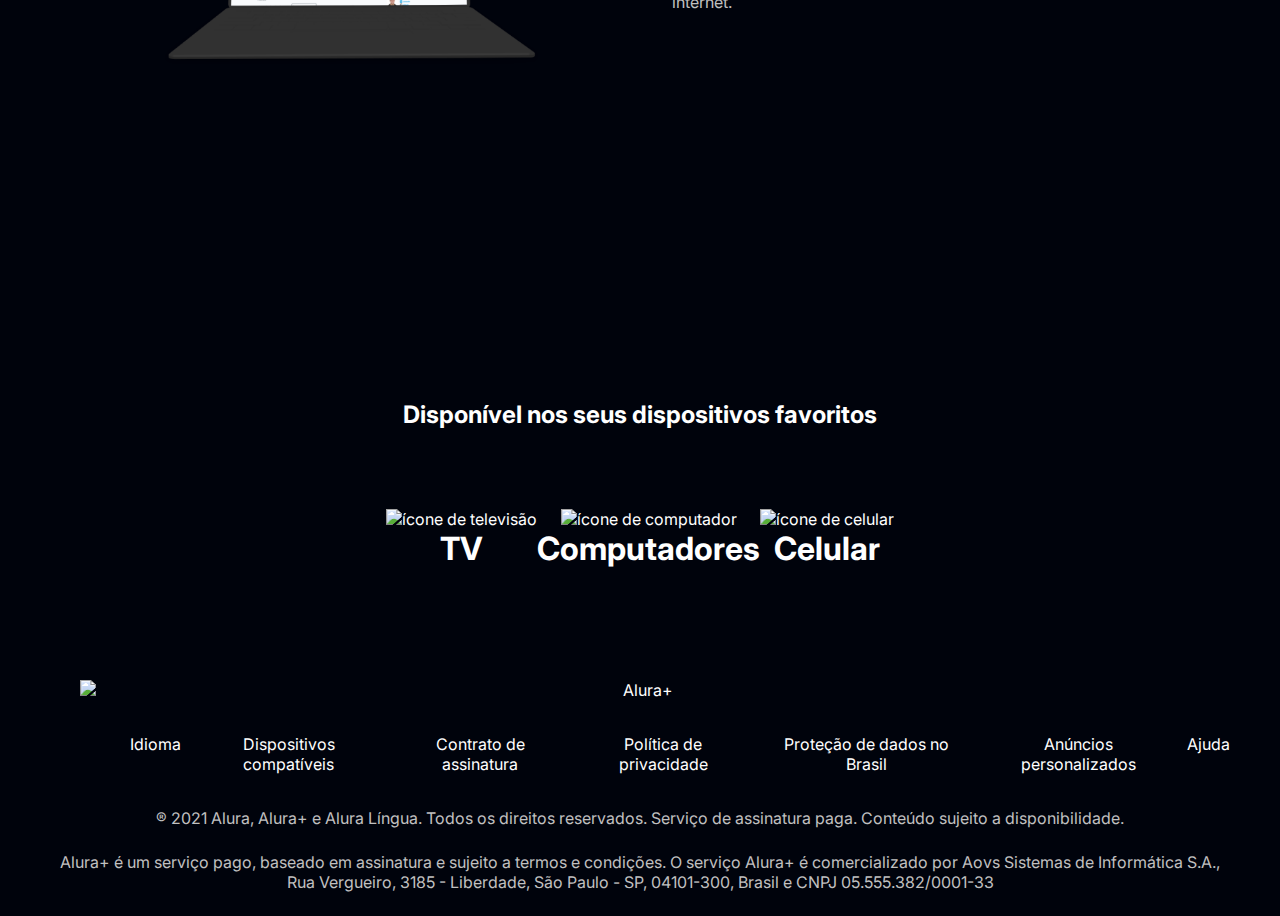
==== commit 56876836: "Add files via upload" ====
--- a/index.html
+++ b/index.html
@@ -63,9 +63,37 @@
                 <img src="img/celular.png" alt="ícone de celular">
                 <h3 class="lista__item">Celular</h3>
             </li>
-
         </ul>    
     </section>
+
+    <footer class="rodape">
+        <img src="img/Logo.png" alt="Alura+" class="rodape__logo">
+        <ul class="rodape__lista">
+            <li class="lista__link">
+                <a href="#">Idioma</a>
+            </li>
+            <li class="lista__link">
+                <a href="#">Dispositivos compatíveis</a>
+            </li>
+            <li class="lista__link">
+                <a href="#">Contrato de assinatura</a>
+            </li>
+            <li class="lista__link">
+                <a href="#">Política de privacidade</a>
+            </li>
+            <li class="lista__link">
+                <a href="#">Proteção de dados no Brasil</a>
+            </li>
+            <li class="lista__link">
+                <a href="#">Anúncios personalizados</a>
+            </li>
+            <li class="lista__link">
+                <a href="#">Ajuda</a>
+            </li>
+        </ul>
+        <p class="rodape__texto">® 2021 Alura, Alura+ e Alura Língua. Todos os direitos reservados. Serviço de assinatura paga. Conteúdo sujeito a disponibilidade.</p>
+        <p class="rodape__texto">Alura+ é um serviço pago, baseado em assinatura e sujeito a termos e condições. O serviço Alura+ é comercializado por Aovs Sistemas de Informática S.A., Rua Vergueiro, 3185 - Liberdade, São Paulo - SP, 04101-300, Brasil e CNPJ 05.555.382/0001-33</p>
+    </footer>
 </body>
 
 </html>--- a/style.css
+++ b/style.css
@@ -12,6 +12,7 @@
     font-family: var(--fonte-principal);
     font-size: 16px;
     font-weight: 400;
+    height: 100%;
 }
 
 * {
@@ -26,6 +27,12 @@
     align-items: center;
     text-align: center;
 }
+
+a:link {
+    color: inherit;
+    text-decoration: none;
+  }
+  
 
 .container {
     height: 100vh;
@@ -114,4 +121,39 @@
 .lista__item {
     font-size: 32px;
     color: var(--branco-principal);
+}
+
+.rodape {
+    text-align: center;
+    margin: 0 3em;
+}
+.rodape__logo {
+    display: block;
+    margin: 0 auto;
+    padding: 2em;
+}
+
+.rodape__lista {
+    display: flex;
+    flex-direction: row;
+    align-items: flex-start;
+    padding: 2px;
+    gap: 16px;
+    margin-left: 5em;
+    margin-bottom: 2em;
+    text-align: center;
+    list-style-type: none;
+    color: var(--branco-principal);
+}
+
+.rodape__texto {
+    color: var(--cinza-secundario);
+    font-family: var(--fonte-principal);
+    font-weight: 400;
+    text-align: center;
+    margin-bottom: 1.5em;
+}
+
+.lista__link a:hover {
+    color: var(--botao-azul);
 }